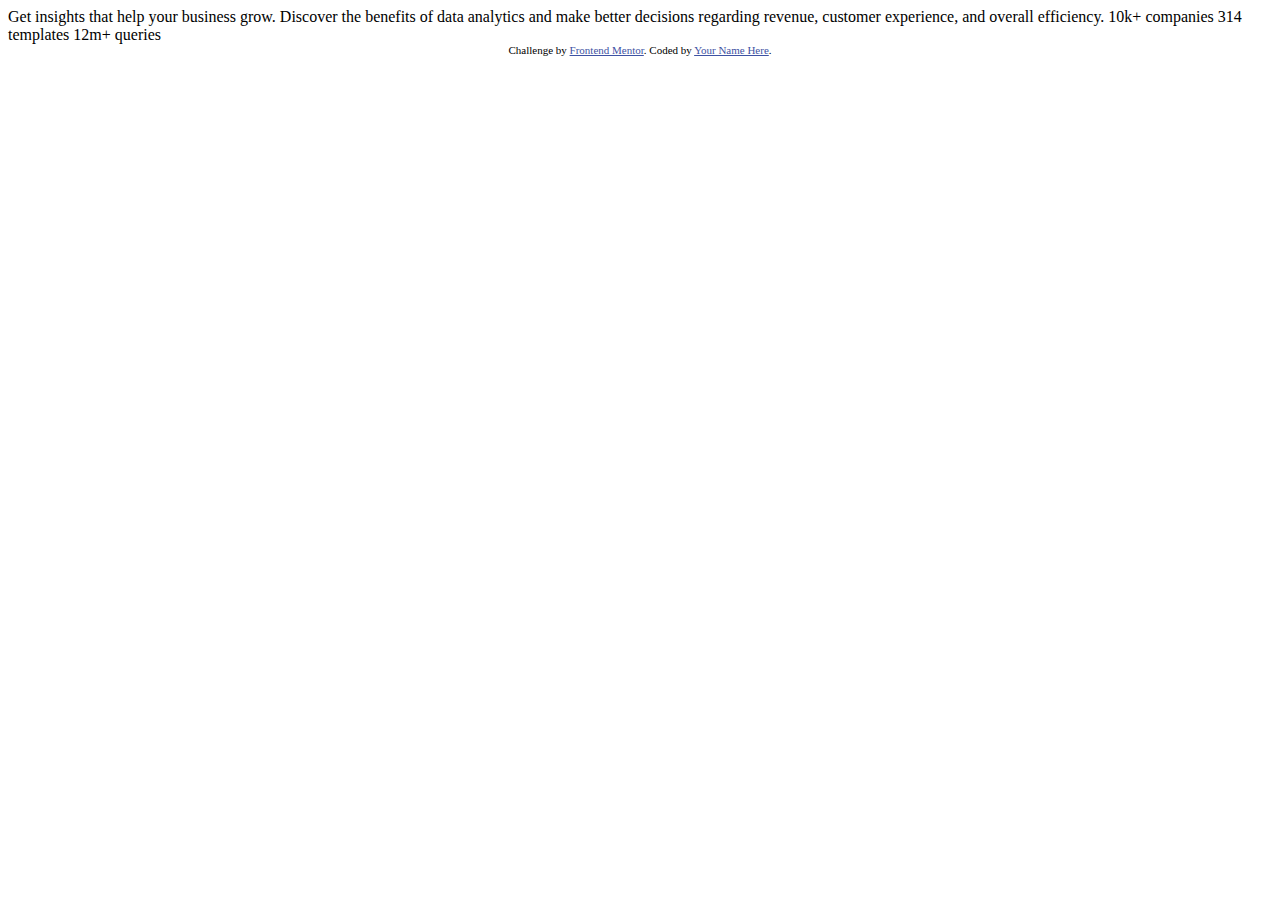
==== index.html @ 56e41239 "initial commit" ====
<!DOCTYPE html>
<html lang="en">
<head>
  <meta charset="UTF-8">
  <meta name="viewport" content="width=device-width, initial-scale=1.0"> <!-- displays site properly based on user's device -->

  <link rel="icon" type="image/png" sizes="32x32" href="./images/favicon-32x32.png">
  
  <title>Frontend Mentor | Stats preview card component</title>

  <!-- Feel free to remove these styles or customise in your own stylesheet 👍 -->
  <style>
    .attribution { font-size: 11px; text-align: center; }
    .attribution a { color: hsl(228, 45%, 44%); }
  </style>
</head>
<body>

  Get insights that help your business grow.

  Discover the benefits of data analytics and make better decisions regarding revenue, customer 
  experience, and overall efficiency.

  10k+ companies
  314 templates
  12m+ queries

  <div class="attribution">
    Challenge by <a href="https://www.frontendmentor.io?ref=challenge" target="_blank">Frontend Mentor</a>. 
    Coded by <a href="#">Your Name Here</a>.
  </div>
</body>
</html>
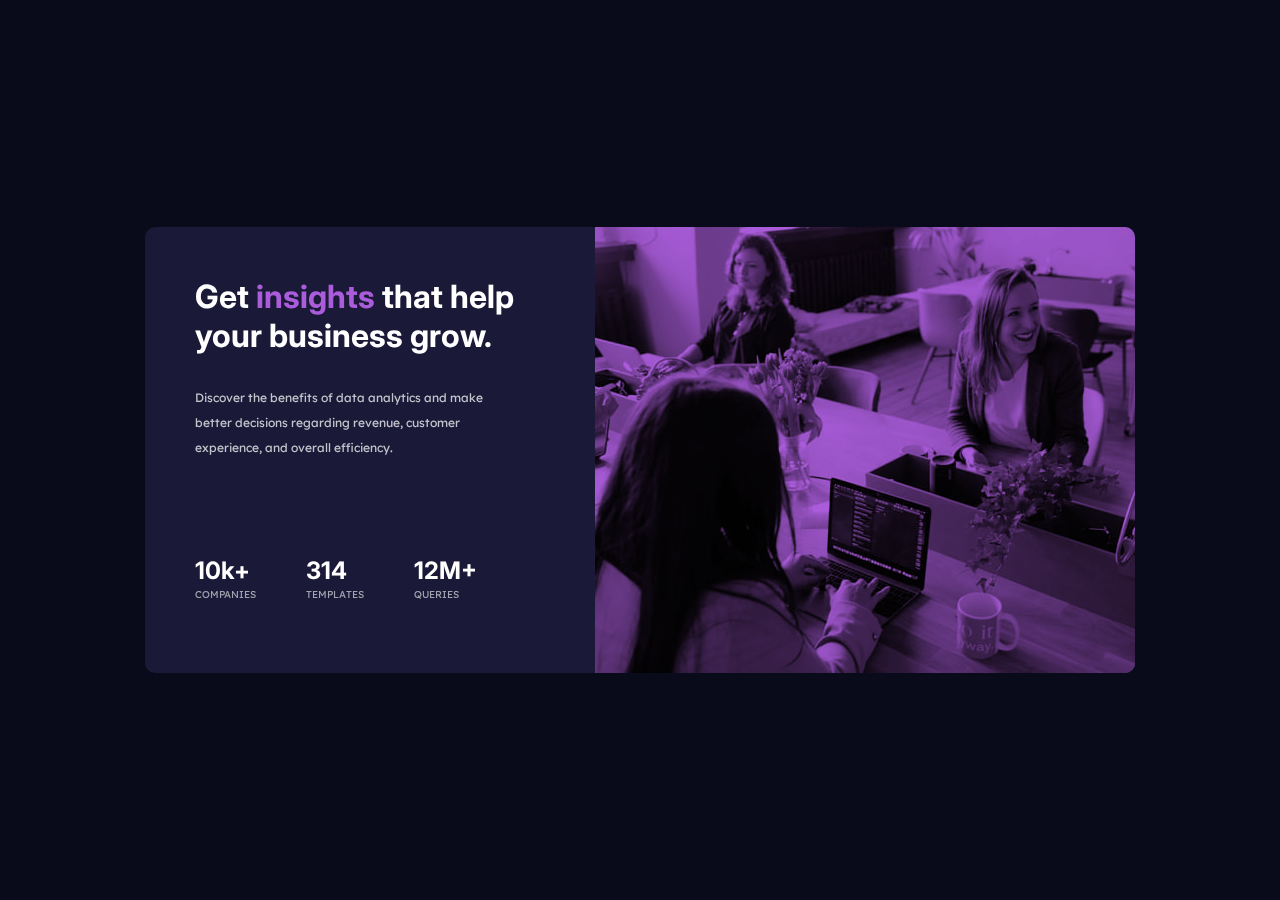
==== commit c3463d6f: "modified" ====
--- a/index.html
+++ b/index.html
@@ -1,33 +1,66 @@
 <!DOCTYPE html>
 <html lang="en">
+
 <head>
   <meta charset="UTF-8">
-  <meta name="viewport" content="width=device-width, initial-scale=1.0"> <!-- displays site properly based on user's device -->
+  <meta name="viewport" content="width=device-width, initial-scale=1.0">
+  <!-- displays site properly based on user's device -->
 
   <link rel="icon" type="image/png" sizes="32x32" href="./images/favicon-32x32.png">
-  
+  <link rel="stylesheet" href="style.css">
+  <link rel="preconnect" href="https://fonts.googleapis.com">
+  <link rel="preconnect" href="https://fonts.gstatic.com" crossorigin>
+  <link href="https://fonts.googleapis.com/css2?family=Inter&family=Lexend+Deca:wght@400;700&display=swap"
+    rel="stylesheet">
   <title>Frontend Mentor | Stats preview card component</title>
 
   <!-- Feel free to remove these styles or customise in your own stylesheet 👍 -->
   <style>
-    .attribution { font-size: 11px; text-align: center; }
-    .attribution a { color: hsl(228, 45%, 44%); }
+    .attribution {
+      font-size: 11px;
+      text-align: center;
+    }
+
+    .attribution a {
+      color: hsl(228, 45%, 44%);
+    }
   </style>
 </head>
+
 <body>
+  <div class="maincontainer">
+    <div class="card-container">
+      <div class="text-content">
+        <h1>
+          Get <span>insights</span> that help your business grow.
+        </h1>
+        <p class="main-para">
+          Discover the benefits of data analytics and make better decisions regarding revenue, customer
+          experience, and overall efficiency.
+        </p>
+        <div class="stat">
+          <span class="companies">
+            <h2>10k+</h2>
+            <p>COMPANIES</p>
+          </span>
+          <span class="templates">
+            <h2>314</h2>
+            <p>TEMPLATES</p>
+          </span>
+          <span class="queries">
+            <h2>12M+</h2>
+            <p>QUERIES</p>
+          </span>
+        </div>
+      </div>
+      <div class="image-content">
+        <!-- <source media="(min-width: 376px)" srcset="images/favicon-32x32.png"> -->
+        <img src="images/image-header-desktop.jpg" alt="">
 
-  Get insights that help your business grow.
+      </div>
+    </div>
+  </div>
 
-  Discover the benefits of data analytics and make better decisions regarding revenue, customer 
-  experience, and overall efficiency.
+</body>
 
-  10k+ companies
-  314 templates
-  12m+ queries
-
-  <div class="attribution">
-    Challenge by <a href="https://www.frontendmentor.io?ref=challenge" target="_blank">Frontend Mentor</a>. 
-    Coded by <a href="#">Your Name Here</a>.
-  </div>
-</body>
 </html>--- a/style.css
+++ b/style.css
@@ -0,0 +1,110 @@
+:root{
+    --bg-color:  hsl(233, 47%, 7%);
+    --card-bg:  hsl(244, 38%, 16%);
+    --accent-color: hsl(277, 64%, 61%);
+    --font-color-1: hsl(0, 0%, 100%);
+    --font-color-2: hsla(0, 0%, 100%, 0.75);
+    --font-color-3: hsla(0, 0%, 100%, 0.6);
+    --font-1: 'Inter', sans-serif;
+    --font-2: 'Lexend Deca', sans-serif;
+}
+*{
+    margin:0px;;
+    padding:0px;
+}
+
+body{
+    background-color: var(--bg-color);
+    
+}
+.maincontainer{
+    display: flex;
+    align-items: center;
+    justify-content: center;
+    height: 100vh;
+
+}
+.card-container{
+    display: flex;
+    background-color: var(--card-bg);
+    border-radius: 10px;
+    overflow: hidden;
+    
+    
+}
+
+.text-content {
+    margin: 50px;
+    width: 350px;
+}
+.text-content h1{
+    font-family: var(--font-1);
+    color: var(--font-color-1);
+    font-weight: 700;
+}
+.main-para{
+    font-family: var(--font-2);
+    color: var(--font-color-2);
+    font-weight: 400;
+    /* margin-top: 40px; */
+    margin-top: 30px;
+    margin-bottom: 0px;
+    padding-right: 37px;
+    font-size: 12px;
+    line-height: 25px;
+}
+.stat{
+    margin-top: 96px;
+    display: flex;
+}
+.stat h2{
+    font-family: var(--font-1);
+    color: var(--font-color-1) ;
+}
+.stat p{
+    font-size: 10px;
+    font-family: var(--font-2);
+    color: var(--font-color-3);
+    line-height: 20px;
+}
+.stat span{
+    margin-right:50px;
+}
+.text-content h1 span{
+    color: var(--accent-color);
+    
+}
+.image-content{
+    background-color: var(--accent-color);
+    
+    display: flex;
+
+}
+.image-content img{
+    mix-blend-mode: multiply;
+}
+@media only screen and (max-width:376px){
+    
+    .card-container{
+        flex-direction: column;
+        align-items: center;
+        justify-content: center;
+        width: 340px;
+        height: auto;
+    }
+    .image-content{
+        order: -1;
+    }
+    .stat{
+        flex-direction: column;
+        margin-top: 40px;
+        align-items: center;
+        justify-content: center;
+    }
+    .stat span{
+        margin-right:0px;
+        margin-bottom: 30px;
+    }
+
+}
+    
